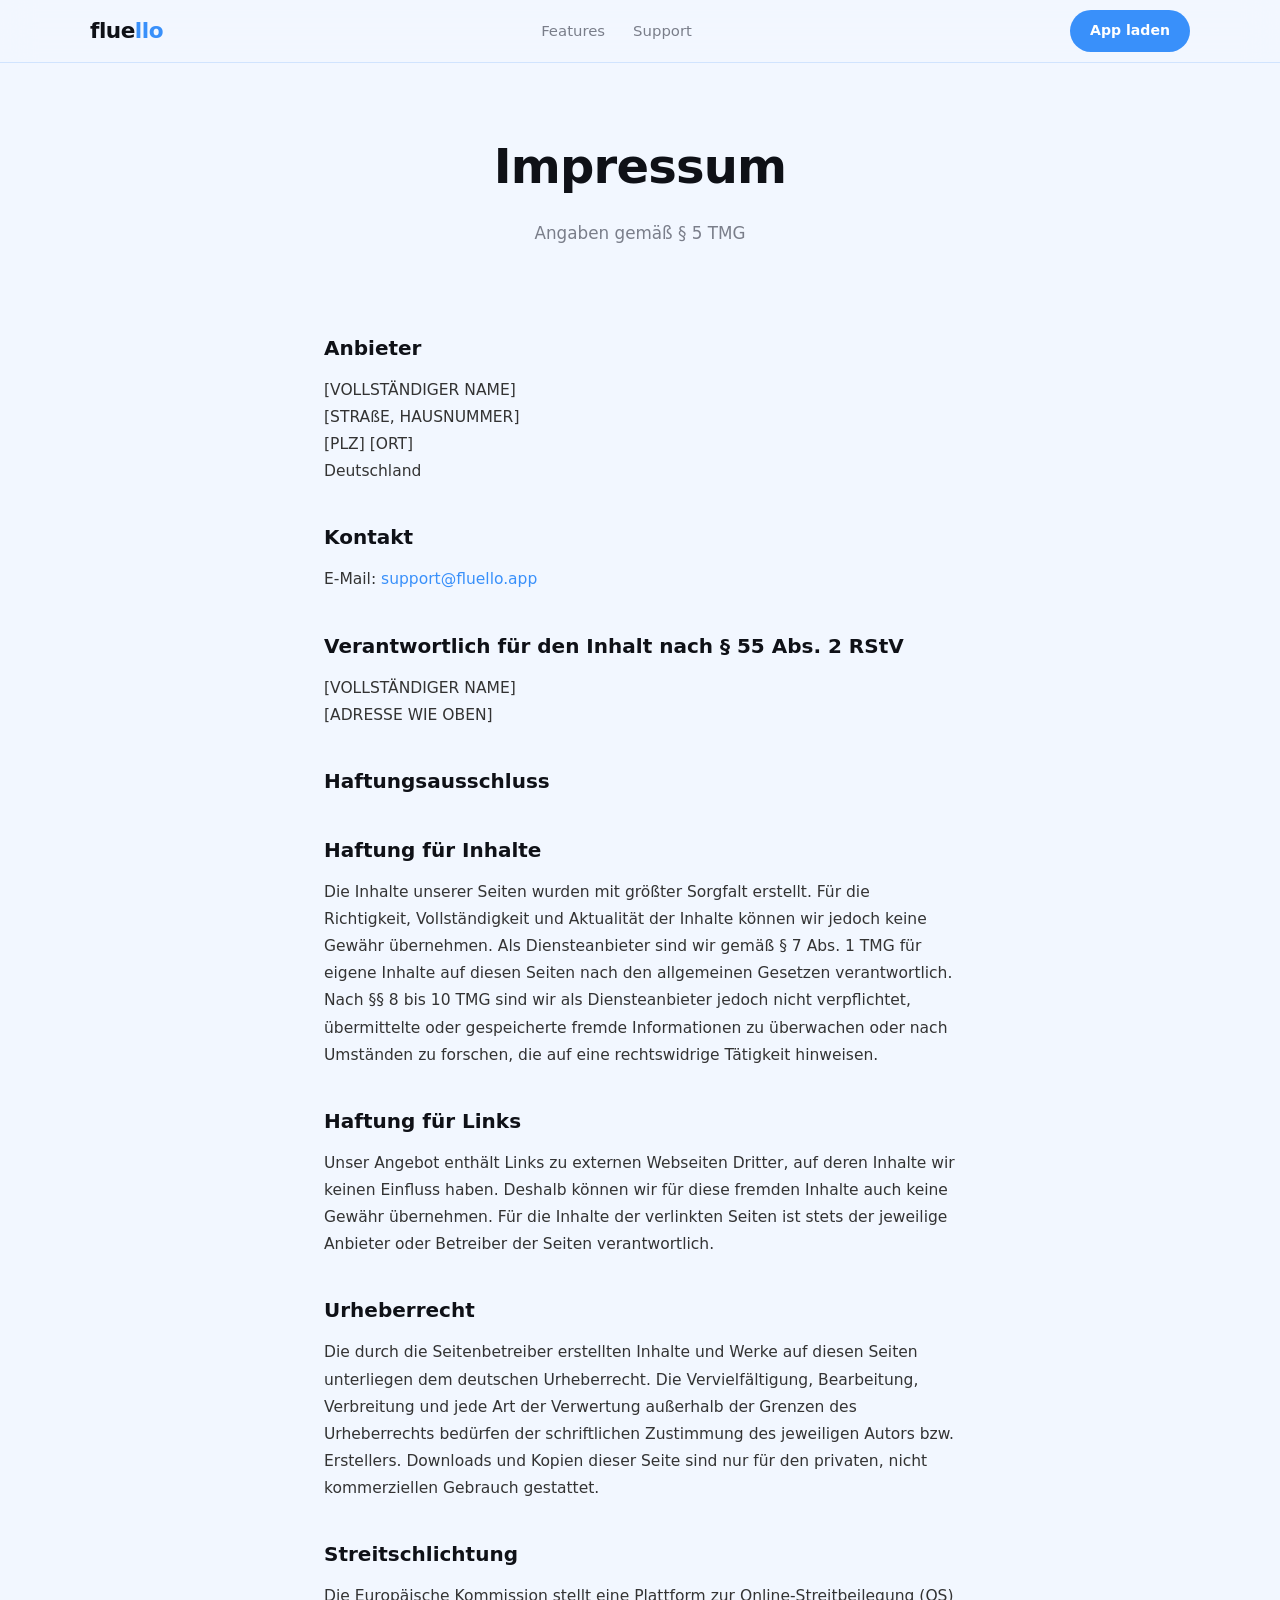
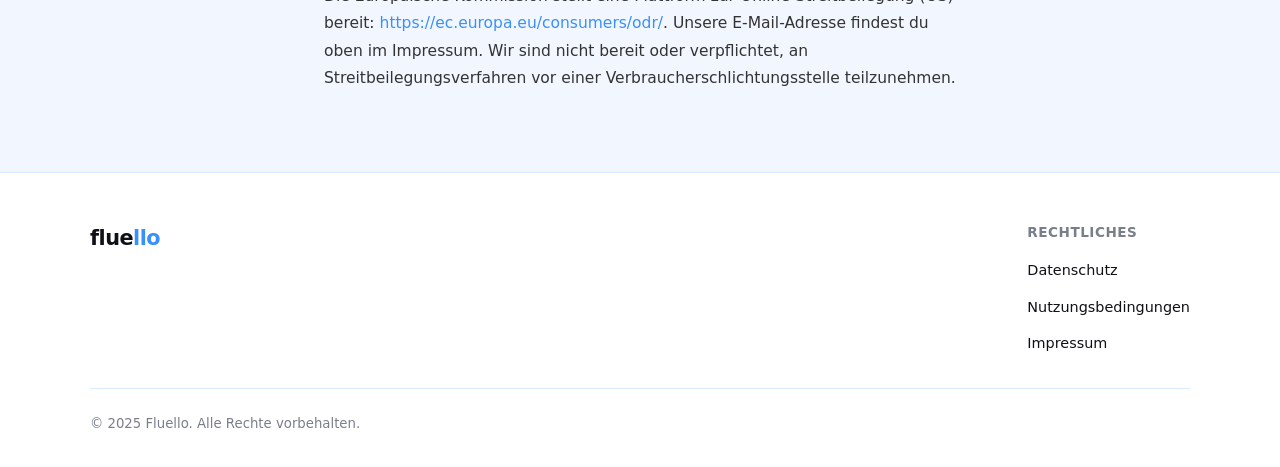
==== impressum.html @ dc139629 "Initial Fluello website: landing page, privacy, terms, support/FAQ, impressum Co-Authored-By: Claude" ====
<!DOCTYPE html>
<html lang="de">
<head>
  <meta charset="UTF-8" />
  <meta name="viewport" content="width=device-width, initial-scale=1.0" />
  <title>Impressum – Fluello</title>
  <link rel="stylesheet" href="assets/style.css" />
</head>
<body>

<nav>
  <div class="nav-inner">
    <a href="index.html" class="nav-logo">flue<span>llo</span></a>
    <ul class="nav-links">
      <li><a href="index.html#features">Features</a></li>
      <li><a href="support.html">Support</a></li>
    </ul>
    <a href="index.html#download" class="nav-links nav-cta">App laden</a>
  </div>
</nav>

<div class="page-hero">
  <h1>Impressum</h1>
  <p>Angaben gemäß § 5 TMG</p>
</div>

<div class="content-wrap">

  <h2>Anbieter</h2>
  <p>
    [VOLLSTÄNDIGER NAME]<br/>
    [STRAßE, HAUSNUMMER]<br/>
    [PLZ] [ORT]<br/>
    Deutschland
  </p>

  <h2>Kontakt</h2>
  <p>
    E-Mail: <a href="mailto:support@fluello.app">support@fluello.app</a>
  </p>

  <h2>Verantwortlich für den Inhalt nach § 55 Abs. 2 RStV</h2>
  <p>
    [VOLLSTÄNDIGER NAME]<br/>
    [ADRESSE WIE OBEN]
  </p>

  <h2>Haftungsausschluss</h2>

  <h2>Haftung für Inhalte</h2>
  <p>Die Inhalte unserer Seiten wurden mit größter Sorgfalt erstellt. Für die Richtigkeit, Vollständigkeit und Aktualität der Inhalte können wir jedoch keine Gewähr übernehmen. Als Diensteanbieter sind wir gemäß § 7 Abs. 1 TMG für eigene Inhalte auf diesen Seiten nach den allgemeinen Gesetzen verantwortlich. Nach §§ 8 bis 10 TMG sind wir als Diensteanbieter jedoch nicht verpflichtet, übermittelte oder gespeicherte fremde Informationen zu überwachen oder nach Umständen zu forschen, die auf eine rechtswidrige Tätigkeit hinweisen.</p>

  <h2>Haftung für Links</h2>
  <p>Unser Angebot enthält Links zu externen Webseiten Dritter, auf deren Inhalte wir keinen Einfluss haben. Deshalb können wir für diese fremden Inhalte auch keine Gewähr übernehmen. Für die Inhalte der verlinkten Seiten ist stets der jeweilige Anbieter oder Betreiber der Seiten verantwortlich.</p>

  <h2>Urheberrecht</h2>
  <p>Die durch die Seitenbetreiber erstellten Inhalte und Werke auf diesen Seiten unterliegen dem deutschen Urheberrecht. Die Vervielfältigung, Bearbeitung, Verbreitung und jede Art der Verwertung außerhalb der Grenzen des Urheberrechts bedürfen der schriftlichen Zustimmung des jeweiligen Autors bzw. Erstellers. Downloads und Kopien dieser Seite sind nur für den privaten, nicht kommerziellen Gebrauch gestattet.</p>

  <h2>Streitschlichtung</h2>
  <p>Die Europäische Kommission stellt eine Plattform zur Online-Streitbeilegung (OS) bereit: <a href="https://ec.europa.eu/consumers/odr/" target="_blank" rel="noopener">https://ec.europa.eu/consumers/odr/</a>. Unsere E-Mail-Adresse findest du oben im Impressum. Wir sind nicht bereit oder verpflichtet, an Streitbeilegungsverfahren vor einer Verbraucherschlichtungsstelle teilzunehmen.</p>

</div>

<footer>
  <div class="footer-inner">
    <div class="footer-brand">
      <div class="logo">flue<span>llo</span></div>
    </div>
    <div class="footer-col">
      <h4>Rechtliches</h4>
      <ul>
        <li><a href="privacy.html">Datenschutz</a></li>
        <li><a href="terms.html">Nutzungsbedingungen</a></li>
        <li><a href="impressum.html">Impressum</a></li>
      </ul>
    </div>
  </div>
  <div class="footer-bottom">
    <span>© 2025 Fluello. Alle Rechte vorbehalten.</span>
  </div>
</footer>

</body>
</html>
---- assets/style.css ----
/* ── Fluello Web – Shared Styles ── */

:root {
  --accent:      #3990FA;
  --accent-dark: #1a6fd4;
  --accent-soft: rgba(57, 144, 250, 0.10);
  --bg:          #F2F7FF;
  --card:        #FFFFFF;
  --text:        #0f1117;
  --secondary:   #7a7e8a;
  --border:      rgba(57, 144, 250, 0.18);
  --radius:      18px;
  --shadow:      0 4px 24px rgba(57, 144, 250, 0.10);
  --font:        -apple-system, BlinkMacSystemFont, "SF Pro Display", "Segoe UI", system-ui, sans-serif;
}

*, *::before, *::after { box-sizing: border-box; margin: 0; padding: 0; }

html { scroll-behavior: smooth; }

body {
  font-family: var(--font);
  background: var(--bg);
  color: var(--text);
  line-height: 1.65;
  -webkit-font-smoothing: antialiased;
}

a { color: var(--accent); text-decoration: none; }
a:hover { text-decoration: underline; }

/* ── Nav ── */
nav {
  position: sticky;
  top: 0;
  z-index: 100;
  background: rgba(242, 247, 255, 0.85);
  backdrop-filter: blur(16px);
  -webkit-backdrop-filter: blur(16px);
  border-bottom: 1px solid var(--border);
  padding: 0 5%;
}
.nav-inner {
  max-width: 1100px;
  margin: 0 auto;
  display: flex;
  align-items: center;
  justify-content: space-between;
  height: 62px;
}
.nav-logo {
  font-size: 1.35rem;
  font-weight: 800;
  color: var(--text);
  letter-spacing: -0.5px;
}
.nav-logo span { color: var(--accent); }
.nav-links { display: flex; gap: 28px; list-style: none; }
.nav-links a {
  font-size: 0.93rem;
  font-weight: 500;
  color: var(--secondary);
  transition: color .2s;
}
.nav-links a:hover { color: var(--accent); text-decoration: none; }
.nav-cta {
  background: var(--accent);
  color: #fff !important;
  padding: 9px 20px;
  border-radius: 50px;
  font-size: 0.88rem;
  font-weight: 600;
  transition: background .2s, transform .15s;
}
.nav-cta:hover { background: var(--accent-dark) !important; transform: translateY(-1px); text-decoration: none !important; }

/* ── Hero ── */
.hero {
  text-align: center;
  padding: 96px 5% 80px;
  position: relative;
  overflow: hidden;
}
.hero::before {
  content: "";
  position: absolute;
  inset: 0;
  background: radial-gradient(ellipse 80% 60% at 50% 0%, rgba(57,144,250,0.13) 0%, transparent 70%);
  pointer-events: none;
}
.hero-badge {
  display: inline-block;
  background: var(--accent-soft);
  color: var(--accent);
  font-size: 0.82rem;
  font-weight: 700;
  letter-spacing: 0.5px;
  text-transform: uppercase;
  padding: 6px 16px;
  border-radius: 50px;
  border: 1px solid var(--border);
  margin-bottom: 24px;
}
.hero h1 {
  font-size: clamp(2.4rem, 6vw, 4rem);
  font-weight: 800;
  line-height: 1.15;
  letter-spacing: -1.5px;
  max-width: 780px;
  margin: 0 auto 20px;
}
.hero h1 .highlight { color: var(--accent); }
.hero-sub {
  font-size: clamp(1rem, 2vw, 1.2rem);
  color: var(--secondary);
  max-width: 560px;
  margin: 0 auto 40px;
}
.hero-actions { display: flex; gap: 14px; justify-content: center; flex-wrap: wrap; }
.btn-primary {
  display: inline-flex; align-items: center; gap: 8px;
  background: var(--accent);
  color: #fff;
  font-size: 1rem;
  font-weight: 700;
  padding: 15px 30px;
  border-radius: 50px;
  transition: background .2s, transform .15s, box-shadow .2s;
  box-shadow: 0 6px 20px rgba(57,144,250,0.35);
}
.btn-primary:hover { background: var(--accent-dark); transform: translateY(-2px); box-shadow: 0 10px 28px rgba(57,144,250,0.4); text-decoration: none; }
.btn-ghost {
  display: inline-flex; align-items: center; gap: 8px;
  background: var(--card);
  color: var(--text);
  font-size: 1rem;
  font-weight: 600;
  padding: 15px 30px;
  border-radius: 50px;
  border: 1.5px solid var(--border);
  transition: border-color .2s, transform .15s;
}
.btn-ghost:hover { border-color: var(--accent); transform: translateY(-2px); text-decoration: none; }

/* Mascot area */
.hero-mascot { font-size: 5rem; margin: 48px auto 0; display: block; animation: float 3s ease-in-out infinite; }
@keyframes float { 0%,100%{transform:translateY(0)} 50%{transform:translateY(-10px)} }

/* ── Section shared ── */
section { padding: 80px 5%; }
.section-label {
  display: inline-block;
  font-size: 0.78rem;
  font-weight: 700;
  letter-spacing: 1px;
  text-transform: uppercase;
  color: var(--accent);
  margin-bottom: 12px;
}
.section-title {
  font-size: clamp(1.7rem, 4vw, 2.4rem);
  font-weight: 800;
  letter-spacing: -0.8px;
  line-height: 1.2;
  margin-bottom: 16px;
}
.section-sub {
  font-size: 1.05rem;
  color: var(--secondary);
  max-width: 520px;
  margin-bottom: 56px;
}

/* ── Features ── */
.features-grid {
  max-width: 1100px;
  margin: 0 auto;
  display: grid;
  grid-template-columns: repeat(auto-fit, minmax(240px, 1fr));
  gap: 20px;
}
.feature-card {
  background: var(--card);
  border: 1.5px solid var(--border);
  border-radius: var(--radius);
  padding: 28px 24px;
  box-shadow: var(--shadow);
  transition: transform .2s, box-shadow .2s;
}
.feature-card:hover { transform: translateY(-4px); box-shadow: 0 12px 32px rgba(57,144,250,0.14); }
.feature-icon { font-size: 2.2rem; margin-bottom: 14px; display: block; }
.feature-card h3 { font-size: 1.05rem; font-weight: 700; margin-bottom: 8px; }
.feature-card p { font-size: 0.9rem; color: var(--secondary); line-height: 1.55; }

/* ── Languages ── */
.languages-section { background: var(--card); border-top: 1px solid var(--border); border-bottom: 1px solid var(--border); text-align: center; }
.lang-row { display: flex; flex-wrap: wrap; justify-content: center; gap: 14px; max-width: 700px; margin: 0 auto; }
.lang-chip {
  display: flex; align-items: center; gap: 8px;
  background: var(--bg);
  border: 1.5px solid var(--border);
  border-radius: 50px;
  padding: 10px 20px;
  font-size: 0.9rem;
  font-weight: 600;
}

/* ── How it works ── */
.steps { max-width: 900px; margin: 0 auto; display: grid; grid-template-columns: repeat(auto-fit, minmax(220px, 1fr)); gap: 28px; }
.step { text-align: center; }
.step-num {
  width: 48px; height: 48px;
  background: var(--accent-soft);
  border: 2px solid var(--border);
  border-radius: 50%;
  display: flex; align-items: center; justify-content: center;
  font-size: 1.1rem; font-weight: 800; color: var(--accent);
  margin: 0 auto 16px;
}
.step h3 { font-size: 1rem; font-weight: 700; margin-bottom: 8px; }
.step p { font-size: 0.88rem; color: var(--secondary); }

/* ── CTA Banner ── */
.cta-banner {
  background: var(--accent);
  text-align: center;
  padding: 72px 5%;
  color: white;
}
.cta-banner h2 { font-size: clamp(1.8rem, 4vw, 2.6rem); font-weight: 800; letter-spacing: -0.8px; margin-bottom: 14px; }
.cta-banner p { font-size: 1.05rem; opacity: 0.88; margin-bottom: 36px; }
.btn-white {
  display: inline-flex; align-items: center; gap: 8px;
  background: white;
  color: var(--accent);
  font-size: 1rem; font-weight: 700;
  padding: 15px 32px;
  border-radius: 50px;
  transition: transform .15s, box-shadow .2s;
  box-shadow: 0 6px 20px rgba(0,0,0,0.15);
}
.btn-white:hover { transform: translateY(-2px); box-shadow: 0 10px 28px rgba(0,0,0,0.2); text-decoration: none; }

/* ── Footer ── */
footer {
  background: var(--card);
  border-top: 1px solid var(--border);
  padding: 48px 5% 32px;
}
.footer-inner {
  max-width: 1100px;
  margin: 0 auto;
  display: flex;
  flex-wrap: wrap;
  justify-content: space-between;
  gap: 32px;
}
.footer-brand { max-width: 240px; }
.footer-brand .logo { font-size: 1.3rem; font-weight: 800; letter-spacing: -0.5px; color: var(--text); }
.footer-brand .logo span { color: var(--accent); }
.footer-brand p { font-size: 0.88rem; color: var(--secondary); margin-top: 10px; line-height: 1.6; }
.footer-col h4 { font-size: 0.85rem; font-weight: 700; text-transform: uppercase; letter-spacing: 0.5px; color: var(--secondary); margin-bottom: 14px; }
.footer-col ul { list-style: none; display: flex; flex-direction: column; gap: 10px; }
.footer-col ul li a { font-size: 0.9rem; color: var(--text); transition: color .2s; }
.footer-col ul li a:hover { color: var(--accent); text-decoration: none; }
.footer-bottom {
  max-width: 1100px;
  margin: 32px auto 0;
  padding-top: 24px;
  border-top: 1px solid var(--border);
  display: flex; flex-wrap: wrap; justify-content: space-between; align-items: center;
  gap: 12px;
  font-size: 0.83rem; color: var(--secondary);
}

/* ── Inner page ── */
.page-hero { padding: 64px 5% 48px; text-align: center; }
.page-hero h1 { font-size: clamp(1.9rem, 5vw, 3rem); font-weight: 800; letter-spacing: -0.8px; margin-bottom: 14px; }
.page-hero p { font-size: 1.05rem; color: var(--secondary); max-width: 520px; margin: 0 auto; }
.content-wrap {
  max-width: 760px;
  margin: 0 auto;
  padding: 0 5% 80px;
}
.content-wrap h2 { font-size: 1.25rem; font-weight: 700; margin: 36px 0 12px; }
.content-wrap p, .content-wrap li { font-size: 0.97rem; color: #333; line-height: 1.75; }
.content-wrap ul, .content-wrap ol { padding-left: 20px; margin: 8px 0 16px; }
.content-wrap ul li, .content-wrap ol li { margin-bottom: 6px; }
.last-updated { font-size: 0.82rem; color: var(--secondary); margin-bottom: 32px; }

/* ── FAQ ── */
.faq-list { max-width: 760px; margin: 0 auto; display: flex; flex-direction: column; gap: 14px; }
details.faq-item {
  background: var(--card);
  border: 1.5px solid var(--border);
  border-radius: var(--radius);
  overflow: hidden;
  transition: box-shadow .2s;
}
details.faq-item[open] { box-shadow: var(--shadow); }
details.faq-item summary {
  padding: 20px 24px;
  font-size: 0.97rem;
  font-weight: 600;
  cursor: pointer;
  list-style: none;
  display: flex;
  justify-content: space-between;
  align-items: center;
  user-select: none;
}
details.faq-item summary::-webkit-details-marker { display: none; }
details.faq-item summary::after {
  content: "+";
  font-size: 1.3rem;
  font-weight: 300;
  color: var(--accent);
  transition: transform .2s;
}
details.faq-item[open] summary::after { transform: rotate(45deg); }
.faq-answer { padding: 0 24px 20px; font-size: 0.93rem; color: var(--secondary); line-height: 1.7; }

/* ── Support Contact ── */
.contact-card {
  background: var(--accent-soft);
  border: 1.5px solid var(--border);
  border-radius: var(--radius);
  padding: 32px;
  text-align: center;
  max-width: 480px;
  margin: 48px auto 0;
}
.contact-card h3 { font-size: 1.15rem; font-weight: 700; margin-bottom: 10px; }
.contact-card p { font-size: 0.93rem; color: var(--secondary); margin-bottom: 20px; }
.contact-card a.btn-primary { display: inline-flex; }

/* ── Responsive ── */
@media (max-width: 640px) {
  .nav-links { display: none; }
  .hero { padding: 72px 5% 56px; }
  .hero-mascot { font-size: 3.8rem; }
  .footer-inner { flex-direction: column; }
  .footer-bottom { flex-direction: column; text-align: center; }
}
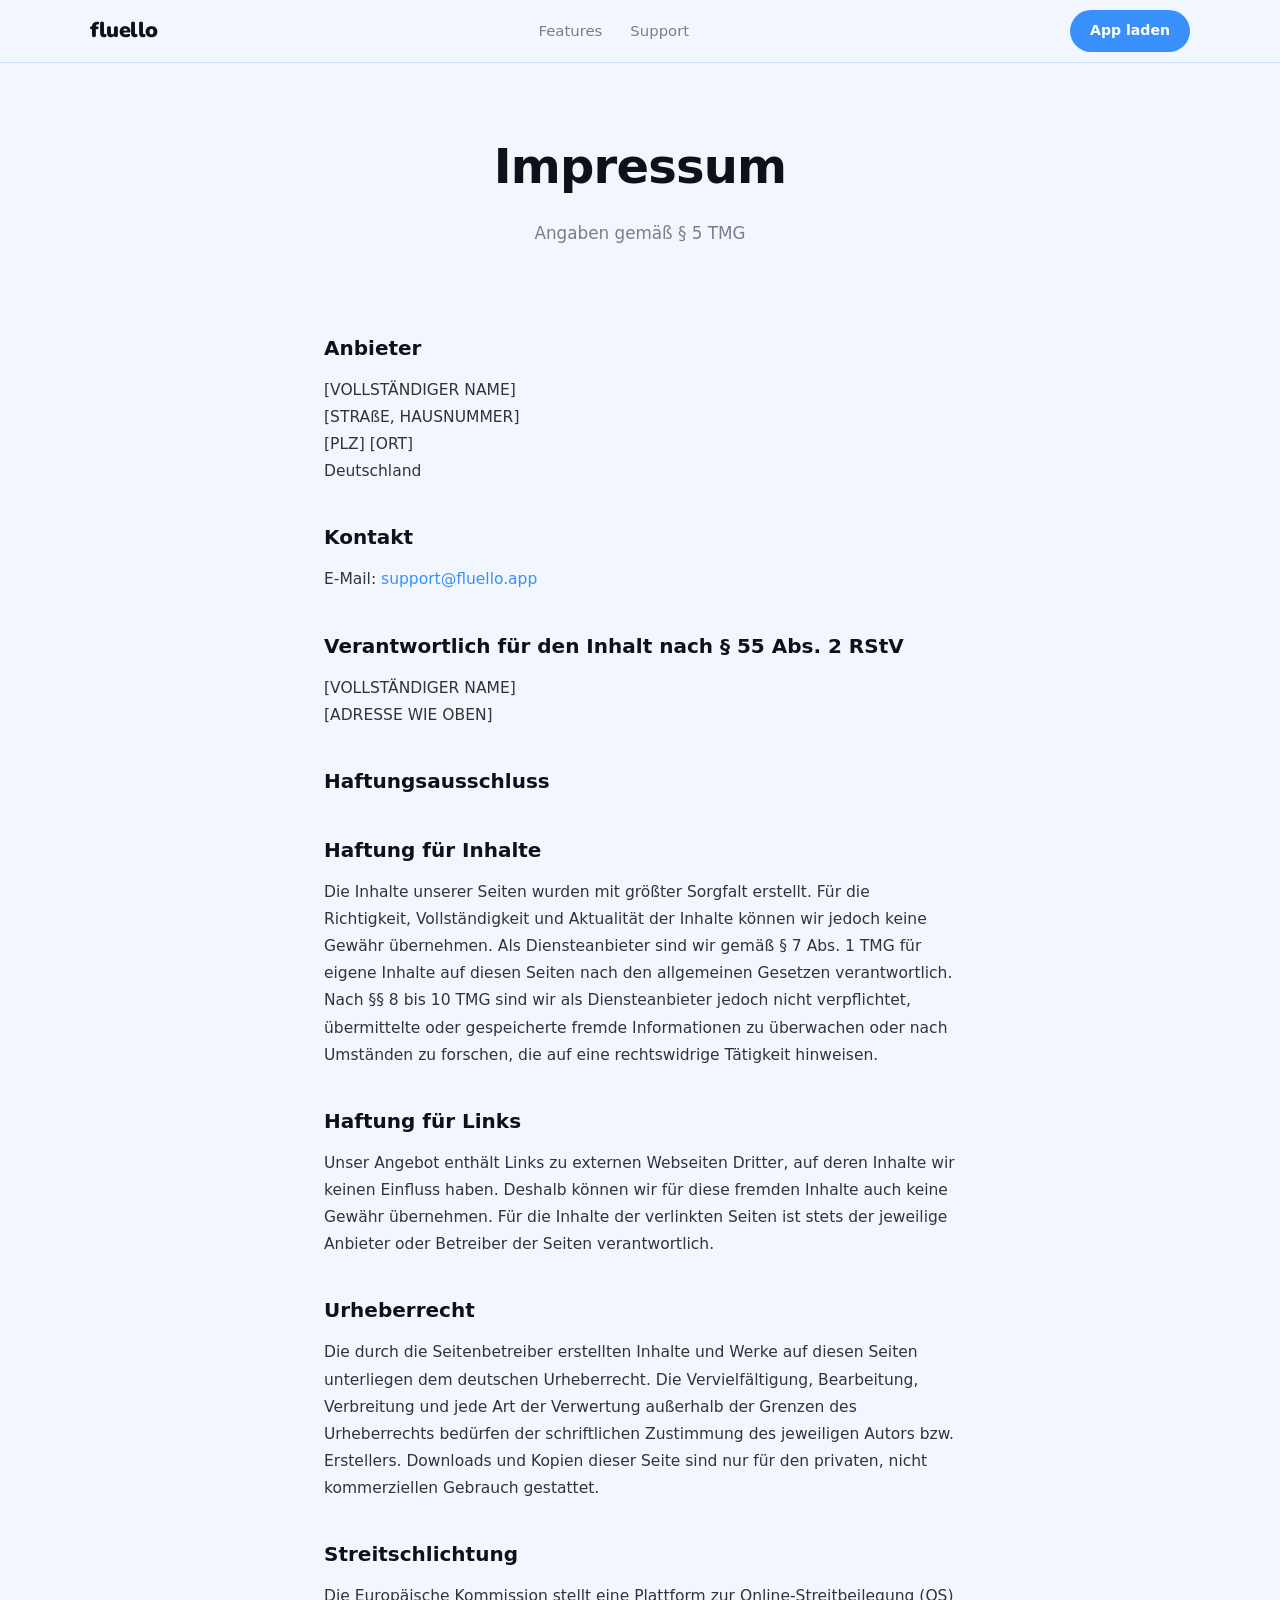
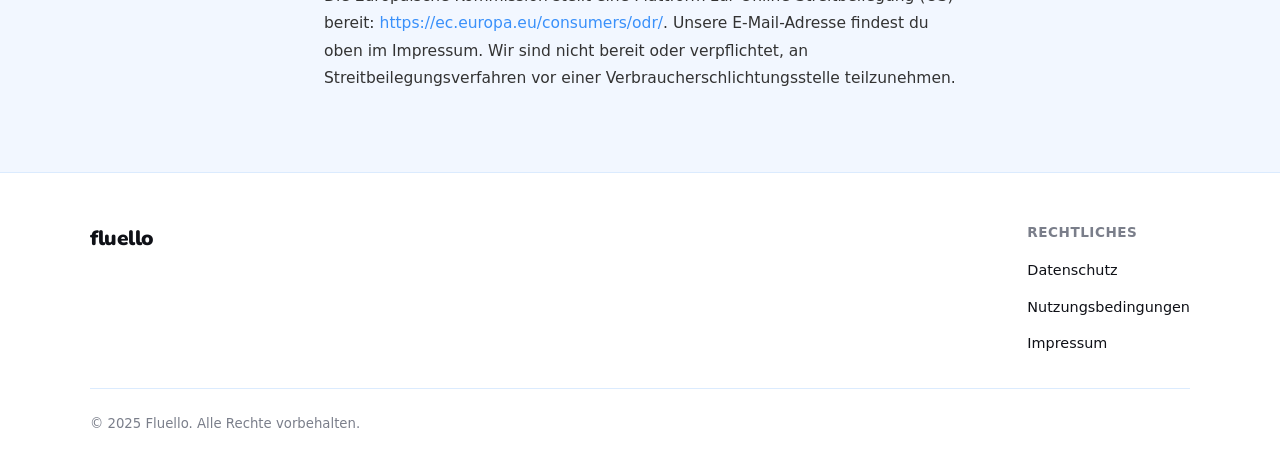
==== commit eed78624: "Consistent Nunito logo across all pages, trim FAQ - Add Nunito font + style to support, privacy, ter" ====
--- a/impressum.html
+++ b/impressum.html
@@ -4,13 +4,23 @@
   <meta charset="UTF-8" />
   <meta name="viewport" content="width=device-width, initial-scale=1.0" />
   <title>Impressum – Fluello</title>
+  <link rel="preconnect" href="https://fonts.googleapis.com" />
+  <link rel="preconnect" href="https://fonts.gstatic.com" crossorigin />
+  <link href="https://fonts.googleapis.com/css2?family=Nunito:wght@400;700;800;900&display=swap" rel="stylesheet" />
   <link rel="stylesheet" href="assets/style.css" />
+  <style>
+    .nav-logo, .footer-brand .logo {
+      font-family: 'Nunito', var(--font);
+      font-weight: 900;
+      letter-spacing: -0.5px;
+    }
+  </style>
 </head>
 <body>
 
 <nav>
   <div class="nav-inner">
-    <a href="index.html" class="nav-logo">flue<span>llo</span></a>
+    <a href="index.html" class="nav-logo">fluello</a>
     <ul class="nav-links">
       <li><a href="index.html#features">Features</a></li>
       <li><a href="support.html">Support</a></li>
@@ -64,7 +74,7 @@
 <footer>
   <div class="footer-inner">
     <div class="footer-brand">
-      <div class="logo">flue<span>llo</span></div>
+      <div class="logo">fluello</div>
     </div>
     <div class="footer-col">
       <h4>Rechtliches</h4>
